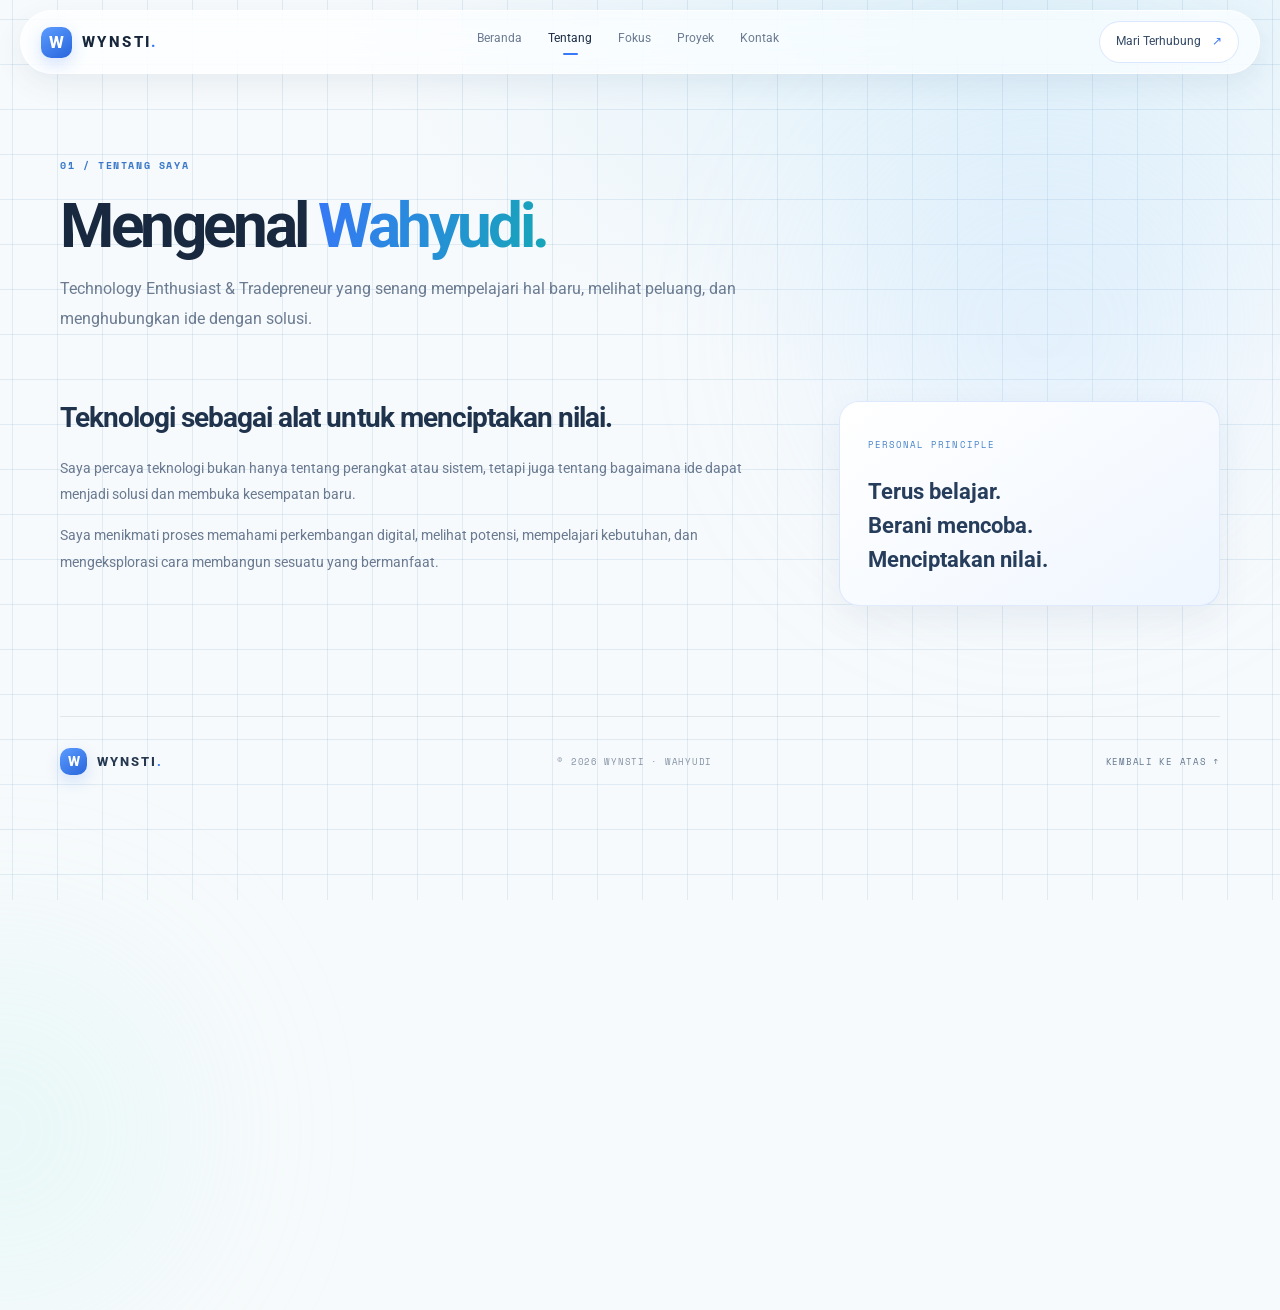
==== about.html @ c2073af4 "Add about page" ====
<!doctype html>
<html lang="id"><head><meta charset="utf-8"><meta name="viewport" content="width=device-width, initial-scale=1"><meta name="theme-color" content="#f7f9fc"><meta name="description" content="Profil singkat Wahyudi dan pandangan tentang teknologi serta kewirausahaan."><title>Tentang Saya | Wynsti</title><link rel="preconnect" href="https://fonts.googleapis.com"><link rel="preconnect" href="https://fonts.gstatic.com" crossorigin><link href="https://fonts.googleapis.com/css2?family=Roboto:wght@400;500;600;700;800&family=Space+Mono:wght@400;700&display=swap" rel="stylesheet"><link rel="stylesheet" href="styles.css"><script src="script.js" defer></script></head><body id="top"><div class="ambient ambient-one" aria-hidden="true"></div><div class="ambient ambient-two" aria-hidden="true"></div><header class="site-header">
  <a class="brand" href="index.html" aria-label="Wynsti beranda"><span class="brand-mark">W</span><span>WYNSTI<span class="brand-dot">.</span></span></a>
  <button class="menu-toggle" type="button" aria-label="Buka navigasi" aria-expanded="false"><span></span><span></span></button>
  <nav class="main-nav" aria-label="Navigasi utama">
    <a class="nav-link" href="index.html">Beranda</a><a class="nav-link" href="about.html">Tentang</a><a class="nav-link" href="focus.html">Fokus</a><a class="nav-link" href="projects.html">Proyek</a><a class="nav-link" href="contact.html">Kontak</a>
  </nav>
  <a class="header-cta" href="contact.html">Mari Terhubung <span aria-hidden="true">↗</span></a>
</header><main>
<section class="page-hero section-shell"><div class="eyebrow">01 / TENTANG SAYA</div><h1>Mengenal <span class="gradient-text">Wahyudi.</span></h1><p>Technology Enthusiast &amp; Tradepreneur yang senang mempelajari hal baru, melihat peluang, dan menghubungkan ide dengan solusi.</p></section>
<section class="page-layout section-shell"><div class="page-main"><h2>Teknologi sebagai alat untuk menciptakan nilai.</h2><p>Saya percaya teknologi bukan hanya tentang perangkat atau sistem, tetapi juga tentang bagaimana ide dapat menjadi solusi dan membuka kesempatan baru.</p><p>Saya menikmati proses memahami perkembangan digital, melihat potensi, mempelajari kebutuhan, dan mengeksplorasi cara membangun sesuatu yang bermanfaat.</p></div><aside class="page-aside"><span class="aside-label">PERSONAL PRINCIPLE</span><strong>Terus belajar.<br>Berani mencoba.<br>Menciptakan nilai.</strong></aside></section>
</main><footer class="site-footer section-shell"><a class="brand" href="index.html"><span class="brand-mark">W</span><span>WYNSTI<span class="brand-dot">.</span></span></a><span>© <span id="year"></span> WYNSTI · WAHYUDI</span><a href="#top" class="back-top">KEMBALI KE ATAS ↑</a></footer></body></html>
---- styles.css ----
:root{--bg:#10131b;--bg-soft:#151a24;--panel:#1a202c;--panel-hi:#202837;--text:#f4f6f8;--muted:#9ba6b7;--line:rgba(190,205,225,.13);--accent:#eb5757;--cyan:#79d8e8;--radius:22px;--shadow:12px 12px 30px rgba(0,0,0,.28),-8px -8px 26px rgba(255,255,255,.025);font-family:Roboto,Arial,sans-serif;color-scheme:dark}
*{box-sizing:border-box}html{scroll-behavior:smooth;scroll-padding-top:90px}body{margin:0;background:var(--bg);color:var(--text);font-family:Roboto,Arial,sans-serif;overflow-x:hidden;line-height:1.65}a{color:inherit;text-decoration:none}button{font:inherit}.ambient{position:absolute;pointer-events:none;filter:blur(90px);opacity:.13;border-radius:50%;z-index:-1}.ambient-one{width:420px;height:420px;background:#eb5757;top:120px;right:2%}.ambient-two{width:360px;height:360px;background:#397e9d;top:950px;left:-180px}.section-shell{width:min(1160px,calc(100% - 64px));margin-inline:auto}.site-header{height:82px;width:min(1280px,calc(100% - 64px));margin:auto;display:flex;align-items:center;justify-content:space-between;border-bottom:1px solid var(--line);position:relative;z-index:20}.brand{display:inline-flex;align-items:center;gap:10px;font-size:15px;font-weight:800;letter-spacing:.16em}.brand-mark{width:31px;height:31px;border-radius:10px;display:grid;place-items:center;background:linear-gradient(145deg,#f16b6b,#a93442);box-shadow:4px 4px 12px #080a10,-2px -2px 9px #30313b;font-size:17px;letter-spacing:0}.brand-dot{color:var(--accent)}.main-nav{display:flex;gap:34px}.nav-link{font-size:12px;color:var(--muted);transition:color .2s}.nav-link:hover,.nav-link.active{color:var(--text)}.nav-link.active:after{content:"";display:block;height:2px;width:15px;background:var(--accent);margin:5px auto 0;border-radius:4px}.header-cta{font-size:12px;border:1px solid var(--line);border-radius:30px;padding:10px 16px;color:#e7ebf2}.header-cta span{color:var(--accent);margin-left:8px}.menu-toggle{display:none}
.hero{min-height:660px;padding:100px 0 95px;display:grid;grid-template-columns:1.05fr .95fr;align-items:center;gap:55px}.eyebrow{font:700 10px/1.4 "Space Mono",monospace;letter-spacing:.16em;color:var(--cyan);display:flex;align-items:center;gap:10px}.status-dot,.live-indicator i{width:7px;height:7px;border-radius:50%;background:#68d5a0;box-shadow:0 0 12px #68d5a0}.hero-kicker{margin:28px 0 4px;color:#c2cad6;font-size:18px}.hero h1{font-size:clamp(42px,5.3vw,68px);letter-spacing:-.055em;line-height:1.08;margin:0;font-weight:800}.gradient-text{background:linear-gradient(100deg,#ff8580 0%,#eb5757 52%,#e9a18b 100%);-webkit-background-clip:text;background-clip:text;color:transparent}.hero-description{max-width:520px;color:var(--muted);font-size:15px;line-height:1.9;margin:25px 0 29px}.hero-actions{display:flex;align-items:center;gap:14px;flex-wrap:wrap}.button{display:inline-flex;align-items:center;justify-content:center;gap:22px;padding:13px 19px;border-radius:13px;font-size:12px;font-weight:700;transition:transform .2s,box-shadow .2s,background .2s}.button:hover{transform:translateY(-3px)}.button-primary{background:linear-gradient(135deg,#f16d69,#d9434b);color:white;box-shadow:7px 7px 18px rgba(0,0,0,.28),-3px -3px 12px rgba(255,255,255,.04)}.button-primary:hover{box-shadow:0 10px 28px rgba(235,87,87,.22)}.button-quiet{color:#c4ccd8}.button-quiet span,.button-outline span{color:var(--accent)}.hero-meta{display:flex;align-items:center;gap:12px;margin-top:55px;color:#687487;font:10px "Space Mono",monospace;letter-spacing:.12em}.meta-line{width:32px;height:1px;background:var(--accent)}
.hero-visual{height:440px;position:relative;display:grid;place-items:center}.portrait-card{width:min(330px,75%);height:390px;padding:15px;border:1px solid rgba(199,215,235,.17);border-radius:22px;background:linear-gradient(145deg,rgba(37,47,63,.95),rgba(20,25,35,.96));box-shadow:20px 20px 45px rgba(0,0,0,.38),-8px -8px 28px rgba(255,255,255,.025);position:relative;z-index:2;transform:rotate(2deg)}.portrait-top,.portrait-caption{display:flex;justify-content:space-between;align-items:center}.portrait-top{font:9px "Space Mono",monospace;color:#8794a7;letter-spacing:.1em;padding:1px 2px 12px}.live-indicator{color:#72d5a7;font-size:8px}.portrait-frame{height:290px;border-radius:14px;overflow:hidden;background:radial-gradient(circle at 50% 32%,#52677b,#273447 43%,#171e2a 80%);position:relative;display:grid;place-items:center}.portrait-frame img{width:100%;height:100%;object-fit:cover;object-position:center}.portrait-fallback{width:100%;height:100%;display:flex;align-items:center;justify-content:center;flex-direction:column;background:radial-gradient(circle at 50% 30%,#435b70,#1a2432 70%)}.portrait-fallback>span{font-size:110px;font-weight:800;color:rgba(240,246,255,.8);text-shadow:0 10px 30px rgba(0,0,0,.4)}.portrait-fallback small{font:9px "Space Mono",monospace;letter-spacing:.15em;color:#c4d3e1}.portrait-fallback .upload-note{margin-top:8px;color:#92a1b2;font-size:7px;letter-spacing:0}.portrait-caption{padding:13px 3px 0}.portrait-caption div{display:flex;flex-direction:column}.portrait-caption strong{font-size:14px}.portrait-caption div span{font-size:9px;color:#9ba7b7}.portrait-index{font:10px "Space Mono",monospace;color:var(--accent)}.orbit{position:absolute;border:1px solid rgba(121,216,232,.17);border-radius:50%;transform:rotate(-25deg)}.orbit-a{width:430px;height:250px}.orbit-b{width:490px;height:310px;transform:rotate(38deg);border-color:rgba(235,87,87,.14)}.float-chip{position:absolute;z-index:3;display:flex;align-items:center;gap:10px;padding:11px 15px;background:linear-gradient(145deg,#252f3f,#171e29);border:1px solid var(--line);border-radius:13px;box-shadow:var(--shadow)}.chip-tech{top:55px;left:-5px}.chip-trade{right:-5px;bottom:60px}.chip-icon{width:30px;height:30px;border-radius:9px;display:grid;place-items:center;background:#303d50;color:var(--cyan);font-size:18px}.float-chip span:last-child{display:flex;flex-direction:column}.float-chip small{font:8px "Space Mono",monospace;color:#8290a2}.float-chip b{font-size:11px}.visual-coordinate{position:absolute;right:0;bottom:5px;color:#677386;font:8px "Space Mono",monospace;letter-spacing:.12em}
.ticker{overflow:hidden;border-block:1px solid var(--line);background:rgba(255,255,255,.015);padding:16px 0}.ticker-track{display:flex;align-items:center;justify-content:space-around;gap:35px;min-width:900px;color:#a9b3c1;font:10px "Space Mono",monospace;letter-spacing:.16em}.ticker i{font-style:normal;color:var(--accent);font-size:15px}
.content-section{padding-top:125px;padding-bottom:35px;display:grid;grid-template-columns:.85fr 1.15fr;gap:80px}.section-heading h2{font-size:clamp(32px,4vw,46px);line-height:1.18;letter-spacing:-.045em;margin:22px 0;font-weight:700}.muted-heading{color:#7f8a9c}.about-content{padding-top:31px;max-width:590px}.about-content p{color:var(--muted);font-size:14px;line-height:1.9}.about-content .lead{font-size:19px;color:#e2e7ee;line-height:1.65;margin-top:0}.about-note{margin-top:30px;padding:17px 19px;border:1px solid var(--line);border-left:2px solid var(--accent);border-radius:0 12px 12px 0;color:#c5cfdb;font-size:12px;display:flex;gap:13px;align-items:center;background:rgba(255,255,255,.018)}.note-symbol{font-size:21px;color:var(--accent)}
.focus-section{display:block;padding-top:115px}.focus-section .section-heading{max-width:700px}.focus-grid{display:grid;grid-template-columns:1.18fr 1fr 1fr;gap:17px;margin-top:40px}.focus-card{min-height:290px;position:relative;overflow:hidden;padding:24px;border:1px solid var(--line);border-radius:19px;background:linear-gradient(145deg,#202938,#171d28);box-shadow:var(--shadow);display:flex;flex-direction:column;justify-content:space-between;transition:transform .25s,border-color .25s}.focus-card:hover{transform:translateY(-5px);border-color:rgba(235,87,87,.4)}.focus-card-main{background:linear-gradient(145deg,#263749,#192330)}.card-top{display:flex;justify-content:space-between;align-items:center}.card-number{font:10px "Space Mono",monospace;color:#8290a2}.card-icon{width:42px;height:42px;border:1px solid rgba(121,216,232,.23);border-radius:13px;display:grid;place-items:center;color:var(--cyan);font-size:22px;background:rgba(121,216,232,.05)}.focus-card h3{font-size:21px;margin:0 0 9px}.focus-card p{font-size:12px;color:var(--muted);line-height:1.8;margin:0 0 17px;max-width:290px}.text-link{font-size:11px;font-weight:700;color:#e1e7ef}.text-link span{color:var(--accent);margin-left:8px}.card-watermark{position:absolute;right:13px;bottom:-14px;font-size:47px;font-weight:800;letter-spacing:-.06em;color:rgba(255,255,255,.025);pointer-events:none}
.quote-section{margin-top:120px;margin-bottom:35px;padding:55px 8%;border-block:1px solid var(--line);position:relative}.quote-mark{font:100px Georgia,serif;line-height:.8;color:var(--accent);opacity:.8}.quote-section blockquote{font-size:clamp(25px,3.5vw,40px);font-weight:600;line-height:1.35;letter-spacing:-.035em;max-width:780px;margin:10px 0 30px}.quote-section blockquote span{color:var(--accent)}.quote-footer{display:flex;align-items:center;gap:15px;color:#7d899a;font:9px "Space Mono",monospace;letter-spacing:.15em}.quote-line{height:1px;width:60px;background:var(--accent)}
.projects-section{padding-top:100px}.project-panel{grid-column:1/-1;margin-top:5px;display:grid;grid-template-columns:1fr 1fr;min-height:340px;border:1px solid var(--line);border-radius:22px;overflow:hidden;background:linear-gradient(120deg,#1c2634,#171d28);box-shadow:var(--shadow)}.project-graphic{position:relative;min-height:340px;overflow:hidden;background:radial-gradient(circle at 50% 50%,rgba(58,105,128,.28),transparent 55%),#141c28;display:grid;place-items:center}.graphic-grid{position:absolute;inset:0;background-image:linear-gradient(rgba(121,216,232,.07) 1px,transparent 1px),linear-gradient(90deg,rgba(121,216,232,.07) 1px,transparent 1px);background-size:28px 28px;mask-image:linear-gradient(90deg,transparent,#000 30%,#000 70%,transparent)}.graphic-core{width:105px;height:105px;border-radius:28px;display:grid;place-items:center;background:linear-gradient(145deg,#ed7772,#a73544);box-shadow:12px 12px 28px rgba(0,0,0,.35),-4px -4px 16px rgba(255,255,255,.06);z-index:2;font-size:54px;font-weight:800}.graphic-ring{position:absolute;border:1px solid rgba(121,216,232,.35);border-radius:50%;width:220px;height:220px}.ring-two{width:300px;height:300px;border-color:rgba(235,87,87,.3)}.graphic-label{position:absolute;font:8px "Space Mono",monospace;color:#90a1b3;letter-spacing:.15em}.label-top{top:25px;left:25px}.label-bottom{bottom:25px;right:25px}.project-copy{padding:48px;align-self:center}.project-status{font:9px "Space Mono",monospace;color:#72d5a7;letter-spacing:.1em}.project-status i{display:inline-block;width:6px;height:6px;border-radius:50%;background:#72d5a7;margin-right:7px}.project-copy h3{font-size:26px;line-height:1.3;letter-spacing:-.03em;margin:20px 0 13px}.project-copy p{font-size:12px;color:var(--muted);line-height:1.9;margin-bottom:24px}.button-outline{border:1px solid rgba(190,205,225,.22);color:#e4eaf2}
.contact-section{padding-top:125px;padding-bottom:90px}.contact-panel{position:relative;overflow:hidden;padding:55px 60px;border:1px solid rgba(235,87,87,.25);border-radius:22px;background:radial-gradient(circle at 90% 20%,rgba(235,87,87,.16),transparent 35%),linear-gradient(130deg,#222b39,#171d28);display:flex;align-items:center;justify-content:space-between;gap:30px;box-shadow:var(--shadow)}.contact-panel h2{font-size:clamp(34px,4vw,48px);line-height:1.15;letter-spacing:-.04em;margin:20px 0 12px}.contact-panel p{color:var(--muted);font-size:13px;max-width:460px}.contact-button{white-space:nowrap;z-index:1}.contact-decoration{position:absolute;right:20%;bottom:-38px;font-size:76px;line-height:.85;font-weight:800;letter-spacing:-.08em;color:rgba(255,255,255,.025);pointer-events:none}
.site-footer{height:90px;border-top:1px solid var(--line);display:flex;align-items:center;justify-content:space-between;color:#778396;font:9px "Space Mono",monospace;letter-spacing:.08em}.site-footer .brand{color:var(--text);font:800 13px Roboto,sans-serif}.site-footer .brand-mark{width:27px;height:27px;font-size:14px}.back-top{color:#b8c2cf}.back-top:hover{color:var(--accent)}
@media(max-width:900px){.main-nav{gap:18px}.hero{gap:20px}.hero h1{font-size:52px}.float-chip{transform:scale(.9)}.chip-tech{left:-12px}.chip-trade{right:-15px}.content-section{gap:40px}.focus-grid{grid-template-columns:1fr 1fr}.focus-card-main{grid-column:1/-1;min-height:245px}.contact-panel{padding:45px 38px}}
@media(max-width:680px){.section-shell,.site-header{width:calc(100% - 40px)}.site-header{height:70px}.header-cta{display:none}.menu-toggle{display:flex;width:40px;height:40px;border:1px solid var(--line);border-radius:11px;background:var(--panel);align-items:center;justify-content:center;flex-direction:column;gap:5px}.menu-toggle span{width:16px;height:1px;background:#e9edf3}.main-nav{display:none;position:absolute;top:62px;left:0;right:0;padding:18px;background:#1a202c;border:1px solid var(--line);border-radius:15px;box-shadow:var(--shadow);flex-direction:column;gap:17px}.main-nav.open{display:flex}.nav-link.active:after{display:none}.hero{padding:70px 0 65px;grid-template-columns:1fr;gap:25px}.hero-copy{order:1}.hero-visual{order:2;height:410px;margin-top:5px}.hero h1{font-size:clamp(39px,11vw,55px)}.hero-kicker{font-size:16px;margin-top:22px}.hero-description{font-size:13px}.hero-meta{margin-top:35px}.portrait-card{height:365px;width:275px}.portrait-frame{height:265px}.orbit-a{width:340px;height:220px}.orbit-b{width:370px;height:270px}.chip-tech{left:0;top:43px}.chip-trade{right:0;bottom:50px}.float-chip{padding:9px 11px}.visual-coordinate{right:4px}.ticker-track{justify-content:flex-start;gap:26px}.content-section{padding-top:85px;grid-template-columns:1fr;gap:18px}.about-content{padding-top:0}.about-content .lead{font-size:17px}.focus-section{padding-top:85px}.focus-grid{grid-template-columns:1fr}.focus-card,.focus-card-main{grid-column:auto;min-height:235px}.quote-section{margin-top:80px;padding:40px 10px}.quote-section blockquote{font-size:27px}.projects-section{padding-top:80px}.project-panel{grid-template-columns:1fr}.project-graphic{min-height:260px}.project-copy{padding:30px 25px}.project-copy h3{font-size:23px}.contact-section{padding-top:85px;padding-bottom:60px}.contact-panel{padding:35px 25px;align-items:flex-start;flex-direction:column}.contact-panel h2{font-size:37px}.contact-decoration{right:5%;font-size:60px}.site-footer{height:auto;min-height:100px;gap:15px;flex-wrap:wrap;padding:20px 0}.site-footer>span{order:3;width:100%}}
@media(prefers-reduced-motion:reduce){html{scroll-behavior:auto}*,*::before,*::after{animation-duration:.01ms!important;animation-iteration-count:1!important;transition-duration:.01ms!important}}

/* Bright, clean portfolio refresh */
:root{--bg:#f7f9fc;--bg-soft:#eef3f8;--panel:#fff;--panel-hi:#f1f5fa;--text:#172337;--muted:#66758a;--line:rgba(31,55,83,.12);--accent:#3978f6;--cyan:#16a6b8;--shadow:0 18px 48px rgba(36,64,100,.10),0 3px 10px rgba(36,64,100,.05);color-scheme:light}
body{background:var(--bg);color:var(--text)}
.ambient{filter:blur(100px);opacity:.22}.ambient-one{background:#a9d5ff}.ambient-two{background:#b4f0e7}
.site-header{border-bottom-color:var(--line);background:rgba(247,249,252,.82);backdrop-filter:blur(18px)}
.brand-mark{background:linear-gradient(145deg,#5b9cff,#2865dc);box-shadow:0 7px 16px rgba(57,120,246,.22);color:white}
.brand-dot{color:var(--accent)}.nav-link{color:#718096}.nav-link:hover,.nav-link.active{color:#1c2b41}.nav-link.active:after{background:var(--accent)}
.header-cta{border-color:rgba(57,120,246,.22);color:#28415f;background:#fff}.header-cta span{color:var(--accent)}
.eyebrow{color:#3978c8}.hero-kicker{color:#53657d}.hero h1{color:#15243a}.gradient-text{background:linear-gradient(100deg,#3678f6,#16a6b8 85%);-webkit-background-clip:text;background-clip:text;color:transparent}
.hero-description,.about-content p,.focus-card p,.project-copy p,.contact-panel p{color:#66758a}
.button-primary{background:linear-gradient(135deg,#4d8cff,#2868e8);color:#fff;box-shadow:0 9px 22px rgba(57,120,246,.22)}.button-primary:hover{box-shadow:0 12px 28px rgba(57,120,246,.28)}
.button-quiet{color:#52657e}.button-quiet span,.button-outline span{color:#3978f6}
.hero-meta{color:#8290a3}.meta-line{background:var(--accent)}
.portrait-card{border:1px solid rgba(255,255,255,.9);background:#fff;box-shadow:0 24px 55px rgba(43,72,112,.16),0 4px 14px rgba(43,72,112,.07)}
.portrait-top{color:#8392a6}.live-indicator{color:#199b72}.portrait-frame{background:linear-gradient(145deg,#e7f1ff,#d5e5f8)}
.portrait-fallback{background:radial-gradient(circle at 50% 30%,#c5dcf8,#e9f2fc 72%)}.portrait-fallback>span{color:#4c77ad;text-shadow:none}.portrait-fallback small{color:#54718f}.portrait-fallback .upload-note{color:#71869e}
.portrait-caption strong{color:#192a40}.portrait-caption div span{color:#718096}.portrait-index{color:var(--accent)}
.orbit{border-color:rgba(57,120,246,.18)}.orbit-b{border-color:rgba(22,166,184,.19)}
.float-chip{background:rgba(255,255,255,.94);border:1px solid rgba(255,255,255,.9);box-shadow:0 15px 35px rgba(42,71,110,.13);backdrop-filter:blur(12px)}
.chip-icon{background:#eaf2ff;color:#3978f6}.float-chip small{color:#8190a3}.float-chip b{color:#263a54}.visual-coordinate{color:#8290a3}
.ticker{border-color:var(--line);background:#fff}.ticker-track{color:#73839a}.ticker i{color:#3978f6}
.section-heading h2{color:#1b2b42}.muted-heading{color:#8b9aaf}
.about-content .lead{color:#2b3d55}.about-note{border-color:var(--line);border-left-color:#3978f6;color:#53657d;background:#fff;box-shadow:0 8px 24px rgba(38,66,105,.05)}.note-symbol{color:#3978f6}
.focus-card,.focus-card-main{background:linear-gradient(150deg,#fff,#f2f6fb);border-color:rgba(54,91,137,.12);box-shadow:0 14px 36px rgba(38,66,105,.07)}.focus-card:hover{border-color:rgba(57,120,246,.4);box-shadow:0 20px 42px rgba(38,88,165,.12)}
.card-number{color:#91a0b3}.card-icon{border-color:rgba(57,120,246,.18);color:#3978f6;background:#edf4ff}.focus-card h3{color:#1c2d44}.text-link{color:#3d5878}.text-link span{color:#3978f6}.card-watermark{color:rgba(47,91,151,.055)}
.quote-section{border-color:var(--line)}.quote-mark{color:#3978f6}.quote-section blockquote{color:#1e3048}.quote-section blockquote span{color:#3978f6}.quote-footer{color:#8391a4}.quote-line{background:#3978f6}
.projects-section{padding-bottom:35px}.portfolio-intro{grid-column:1/-1;display:flex;align-items:end;justify-content:space-between;gap:25px;margin:0 0 4px}.portfolio-intro p{max-width:540px;color:#68788e;font-size:14px;line-height:1.8;margin:0}.portfolio-count{white-space:nowrap;color:#8a99ad;font:9px "Space Mono",monospace;letter-spacing:.12em}.portfolio-count b{color:#3978f6;margin-left:9px}
.portfolio-grid{grid-column:1/-1;display:grid;grid-template-columns:repeat(3,minmax(0,1fr));gap:22px;margin-top:22px;align-items:stretch}
.portfolio-card{min-width:0;overflow:visible;border:1px solid rgba(39,75,124,.1);border-radius:22px;background:#fff;box-shadow:0 12px 34px rgba(34,64,105,.07);transition:transform .3s ease,box-shadow .3s ease,border-color .3s ease}
.portfolio-card:hover{transform:translateY(-10px);box-shadow:0 26px 55px rgba(34,75,130,.15);border-color:rgba(57,120,246,.24)}
.portfolio-visual{height:220px;border-radius:21px 21px 0 0;position:relative;overflow:hidden;display:grid;place-items:center}
.visual-web{background:linear-gradient(135deg,#e8f2ff,#dcecff 55%,#e8f8f7)}
.floating-window{position:absolute;border:1px solid rgba(255,255,255,.9);border-radius:12px;box-shadow:0 17px 35px rgba(52,93,151,.17)}
.window-back{width:185px;height:112px;background:rgba(255,255,255,.55);transform:translate(27px,-19px) rotate(8deg);padding:15px}
.window-back span{display:inline-block;width:5px;height:5px;border-radius:50%;background:#9ebce7;margin-right:4px}
.window-back i{display:block;margin-top:17px;width:80%;height:8px;border-radius:9px;background:#c6d9f3;box-shadow:0 15px 0 #d9e6f7}
.window-front{width:218px;height:135px;background:#fff;transform:translate(-8px,15px) rotate(-5deg);padding:12px}
.window-bar{display:flex;justify-content:space-between;font:7px "Space Mono",monospace;color:#55708f;border-bottom:1px solid #edf1f7;padding-bottom:8px}
.window-content{height:78px;display:flex;align-items:center;justify-content:space-between;padding:8px 9px}
.window-copy{width:55%}.window-copy i{display:block;height:6px;border-radius:8px;background:#dbe7f7;margin:7px 0}.window-copy i:first-child{width:90%;height:9px;background:#80aef3}.window-copy i:nth-child(2){width:75%}.window-copy i:nth-child(3){width:58%}
.window-orb{width:49px;height:49px;border-radius:16px;background:linear-gradient(145deg,#76a9ff,#56d0d0);box-shadow:0 8px 17px rgba(74,150,220,.25)}
.window-footer{display:flex;gap:7px}.window-footer span{height:4px;width:35px;border-radius:5px;background:#e5edf8}
.visual-sticker{position:absolute;z-index:3;padding:9px 12px;border:1px solid rgba(255,255,255,.8);border-radius:10px;background:rgba(255,255,255,.82);box-shadow:0 8px 20px rgba(43,76,120,.1);color:#4772aa;font:700 8px/1.45 "Space Mono",monospace;letter-spacing:.08em;backdrop-filter:blur(8px)}
.sticker-web{right:17px;top:20px;transform:rotate(7deg)}
.visual-ai{background:radial-gradient(circle at 50% 48%,#e1f7f7,#e6f0ff 58%,#edf3ff)}
.ai-orbit{position:absolute;border:1px solid rgba(43,158,183,.3);border-radius:50%;width:170px;height:170px;transform:rotate(-30deg)}
.orbit-two{width:225px;height:115px;border-color:rgba(57,120,246,.25);transform:rotate(35deg)}
.ai-core{width:78px;height:78px;border-radius:25px;display:grid;place-items:center;background:linear-gradient(145deg,#3d8cf7,#23b9b8);color:#fff;font-size:25px;font-weight:800;box-shadow:0 15px 28px rgba(44,135,199,.25);z-index:2}
.ai-node{position:absolute;width:34px;height:34px;border-radius:12px;background:#fff;display:grid;place-items:center;color:#3978f6;box-shadow:0 9px 22px rgba(42,86,143,.13);font-size:17px}
.node-one{top:34px;left:27%}.node-two{right:22%;top:54px}.node-three{bottom:31px;left:29%}.sticker-ai{right:15px;bottom:17px;color:#168e9c}
.visual-trade{background:linear-gradient(135deg,#e9f8f3,#e5f0ff)}
.trade-card{position:absolute;border-radius:14px;box-shadow:0 16px 32px rgba(44,87,130,.15)}
.trade-back{width:170px;height:112px;right:48px;top:38px;padding:15px;background:linear-gradient(140deg,#b7e9dc,#8acfc7);color:#267c77;transform:rotate(9deg)}
.trade-back span{font:8px "Space Mono",monospace;letter-spacing:.1em}.trade-back b{position:absolute;right:15px;bottom:9px;font-size:32px}
.trade-front{width:210px;height:128px;left:calc(50% - 105px);top:73px;padding:15px;background:rgba(255,255,255,.94);transform:rotate(-5deg);border:1px solid #fff}
.trade-front small{display:block;color:#8495a9;font:7px "Space Mono",monospace;letter-spacing:.1em}.trade-front strong{display:flex;gap:9px;align-items:center;margin-top:11px;color:#2d4666;font-size:17px;letter-spacing:-.04em}.trade-front strong span{color:#25a9a3}.trade-front i{display:block;width:70%;height:5px;border-radius:6px;background:#e3edf5;margin-top:8px}
.trade-bars{display:flex;align-items:end;gap:5px;height:25px;margin-top:6px}.trade-bars b{width:12px;border-radius:3px 3px 0 0;background:linear-gradient(#56c7b7,#8dd9cb)}.trade-bars b:nth-child(1){height:9px}.trade-bars b:nth-child(2){height:15px}.trade-bars b:nth-child(3){height:12px}.trade-bars b:nth-child(4){height:20px}.trade-bars b:nth-child(5){height:25px}
.sticker-trade{left:15px;top:18px;color:#218c82}
.portfolio-card-body{padding:22px 22px 24px}
.portfolio-card-meta{display:flex;align-items:center;justify-content:space-between;gap:8px;color:#8b9aae;font:8px "Space Mono",monospace;letter-spacing:.07em}
.portfolio-tag{color:#3e80c8;background:#edf5ff;border-radius:30px;padding:6px 8px;font-size:7px}
.portfolio-card h3{font-size:19px;line-height:1.3;letter-spacing:-.025em;color:#20334d;margin:17px 0 9px}
.portfolio-card p{min-height:83px;color:#718096;font-size:12px;line-height:1.8;margin:0 0 17px}
.portfolio-link{display:inline-flex;align-items:center;gap:12px;color:#3978c8;font-size:11px;font-weight:700}.portfolio-link span{transition:transform .2s}.portfolio-link:hover span{transform:translate(3px,-3px)}
.portfolio-footnote{grid-column:1/-1;display:flex;align-items:center;gap:10px;color:#8291a5;font-size:11px;margin-top:5px}.footnote-dot{width:7px;height:7px;border-radius:50%;background:#24b59d;box-shadow:0 0 0 4px rgba(36,181,157,.12)}
.contact-panel{border-color:rgba(57,120,246,.17);background:radial-gradient(circle at 90% 20%,rgba(70,151,255,.13),transparent 35%),linear-gradient(130deg,#fff,#edf4ff);box-shadow:0 18px 45px rgba(36,76,135,.09)}
.contact-panel h2{color:#1c2d44}.contact-decoration{color:rgba(57,120,246,.06)}
.site-footer{border-color:var(--line);color:#8795a8}.site-footer .brand{color:#20334d}.back-top{color:#647890}.back-top:hover{color:#3978f6}
.menu-toggle{border-color:var(--line);background:#fff}.menu-toggle span{background:#263c59}
@media(max-width:900px){.portfolio-grid{grid-template-columns:1fr 1fr}.portfolio-card:last-child{grid-column:1/-1}.portfolio-card:last-child .portfolio-visual{height:230px}}
@media(max-width:680px){.main-nav{background:rgba(255,255,255,.98);border-color:var(--line);box-shadow:0 18px 40px rgba(35,65,105,.13)}.portfolio-intro{align-items:flex-start;flex-direction:column;gap:12px}.portfolio-grid{grid-template-columns:1fr;gap:18px}.portfolio-card:last-child{grid-column:auto}.portfolio-card:last-child .portfolio-visual{height:220px}.portfolio-card p{min-height:0}.portfolio-visual{height:210px}.portfolio-card-body{padding:20px}.contact-panel{background:radial-gradient(circle at 90% 20%,rgba(70,151,255,.13),transparent 35%),linear-gradient(130deg,#fff,#edf4ff)}}
@media(prefers-reduced-motion:reduce){.portfolio-card{transition:none}}

/* Homepage portrait: preserve the complete uploaded 3:4 photo */
.hero-visual{height:530px}
.portrait-card{height:500px;width:min(330px,78%);transform:rotate(1deg)}
.portrait-frame{height:400px;background:#eaf1f8}
.portrait-frame img{width:100%;height:100%;object-fit:cover;object-position:center center}
.portrait-fallback{min-height:100%}
@media(max-width:680px){
  .hero-visual{height:475px}
  .portrait-card{width:275px;height:430px}
  .portrait-frame{height:330px}
}

/* Keep the fallback monogram hidden whenever the real profile photo loads */
.portrait-fallback[hidden]{display:none!important}

/* Subtle technical grid background inspired by the supplied reference */
body{
  background-color:#f7fafc;
  background-image:
    linear-gradient(to right, rgba(91,145,190,.15) 1px, transparent 1px),
    linear-gradient(to bottom, rgba(91,145,190,.15) 1px, transparent 1px),
    radial-gradient(ellipse at 78% 0%, rgba(191,228,247,.42), transparent 46%);
  background-size:45px 45px,45px 45px,100% 620px;
  background-position:12px 19px,12px 19px,top right;
  background-repeat:repeat,repeat,no-repeat;
  background-attachment:fixed;
}
.site-header{background:rgba(247,250,252,.88)}
.ticker{background:rgba(255,255,255,.92)}
@media(max-width:680px){
  body{background-size:38px 38px,38px 38px,100% 520px;background-position:10px 12px,10px 12px,top right}
}

/* Glass navigation: transparent over the home hero, frosted on scroll */
.site-header{
  position:sticky;
  top:0;
  z-index:50;
  background:rgba(255,255,255,.58);
  border:1px solid rgba(255,255,255,.72);
  box-shadow:0 8px 28px rgba(46,87,128,.07);
  backdrop-filter:blur(18px) saturate(155%);
  -webkit-backdrop-filter:blur(18px) saturate(155%);
  transition:background .25s ease,box-shadow .25s ease,border-color .25s ease;
}
.site-header.at-home{
  background:transparent;
  border-color:transparent;
  box-shadow:none;
  backdrop-filter:none;
  -webkit-backdrop-filter:none;
}
.site-header.at-home .main-nav{background:transparent}
.site-header.at-home .header-cta{background:rgba(255,255,255,.55);backdrop-filter:blur(12px);-webkit-backdrop-filter:blur(12px)}
@media(max-width:680px){
  .site-header{background:rgba(255,255,255,.7)}
  .site-header.at-home{background:transparent;box-shadow:none;border-color:transparent}
  .site-header.at-home .main-nav{background:rgba(255,255,255,.9);backdrop-filter:blur(18px);-webkit-backdrop-filter:blur(18px)}
}

/* Smooth card motion and scroll reveal */
html{scroll-behavior:smooth}
.portrait-card,.focus-card,.portfolio-card,.contact-panel,.float-chip{
  will-change:transform;
  transition:
    transform .65s cubic-bezier(.22,1,.36,1),
    box-shadow .65s cubic-bezier(.22,1,.36,1),
    border-color .45s ease,
    opacity .55s ease;
}
.focus-card:hover{transform:translateY(-8px)}
.portfolio-card:hover{transform:translateY(-9px) scale(1.012)}
.portrait-card:hover{transform:translateY(-5px) rotate(0deg);box-shadow:0 30px 65px rgba(43,72,112,.19)}
.float-chip{animation:chip-drift 6s ease-in-out infinite}
.chip-trade{animation-delay:-3s}
@keyframes chip-drift{0%,100%{translate:0 0}50%{translate:0 -7px}}
.motion-ready .portrait-card,
.motion-ready .focus-card,
.motion-ready .portfolio-card,
.motion-ready .contact-panel{
  opacity:0;
  transform:translateY(24px);
}
.motion-ready .portrait-card.is-visible,
.motion-ready .focus-card.is-visible,
.motion-ready .portfolio-card.is-visible,
.motion-ready .contact-panel.is-visible{
  opacity:1;
  transform:translateY(0);
}
.motion-ready .portfolio-card:hover.is-visible{transform:translateY(-9px) scale(1.012)}
.motion-ready .focus-card:hover.is-visible{transform:translateY(-8px)}
@media(prefers-reduced-motion:reduce){
  html{scroll-behavior:auto}
  .float-chip{animation:none}
  .motion-ready .portrait-card,.motion-ready .focus-card,.motion-ready .portfolio-card,.motion-ready .contact-panel{opacity:1;transform:none}
}

/* Continuous, clearly visible floating motion for every major card */
@keyframes card-float-loop{
  0%,100%{translate:0 0;rotate:0deg}
  25%{translate:0 -8px;rotate:-.35deg}
  50%{translate:0 -16px;rotate:.45deg}
  75%{translate:0 -7px;rotate:-.2deg}
}
.portrait-card,
.focus-card,
.portfolio-card,
.contact-panel{
  animation:card-float-loop 4.8s ease-in-out infinite;
}
.focus-card:nth-child(2),
.portfolio-card:nth-child(2){animation-delay:-1.6s}
.focus-card:nth-child(3),
.portfolio-card:nth-child(3){animation-delay:-3.2s}
.focus-card:nth-child(4){animation-delay:-2.4s}
.portfolio-card:hover,
.focus-card:hover,
.portrait-card:hover,
.contact-panel:hover{
  animation-play-state:paused;
  translate:0 -18px;
}
.float-chip{animation:chip-drift 3.8s ease-in-out infinite}
.chip-trade{animation-delay:-1.9s}
@media(prefers-reduced-motion:reduce){
  .portrait-card,.focus-card,.portfolio-card,.contact-panel,.float-chip{animation:none!important;translate:none!important;rotate:none!important}
}

/* Rounded floating glass navbar */
.site-header{
  width:min(1240px,calc(100% - 48px));
  margin:14px auto 0;
  border-radius:22px;
  overflow:visible;
  border:1px solid rgba(255,255,255,.78);
  box-shadow:0 12px 34px rgba(41,78,120,.09);
}
.site-header.at-home{
  border-radius:22px;
  border:1px solid rgba(255,255,255,.48);
  background:rgba(255,255,255,.16);
  box-shadow:0 8px 28px rgba(41,78,120,.035);
}
.site-header:not(.at-home){
  background:rgba(255,255,255,.68);
  border-color:rgba(255,255,255,.86);
}
@media(max-width:680px){
  .site-header{
    width:calc(100% - 28px);
    margin:10px auto 0;
    border-radius:18px;
  }
  .site-header.at-home{border-radius:18px}
}

/* Full capsule navbar geometry — retain the existing Wynsti palette */
.site-header{
  width:calc(100% - 32px);
  max-width:1320px;
  min-height:64px;
  height:64px;
  padding:0 20px;
  margin:10px auto 0;
  border-radius:999px;
  overflow:visible;
  display:flex;
  align-items:center;
}
.site-header.at-home{
  border-radius:999px;
}
.site-header:not(.at-home){
  border-radius:999px;
}
@media(max-width:680px){
  .site-header{
    width:calc(100% - 24px);
    min-height:60px;
    height:60px;
    padding:0 14px;
    margin:8px auto 0;
    border-radius:999px;
  }
  .site-header.at-home{border-radius:999px}
  .site-header:not(.at-home){border-radius:999px}
}

/* Mobile hero: keep the portrait card to the right instead of centered below */
@media(max-width:680px){
  .hero{
    display:grid;
    grid-template-columns:minmax(0,1fr);
    gap:18px;
    padding-top:58px;
    padding-bottom:38px;
  }
  .hero-copy{min-width:0}
  .hero-visual{
    width:100%;
    height:330px;
    margin:0;
    display:flex;
    align-items:center;
    justify-content:flex-end;
    padding:0 8px 0 0;
  }
  .portrait-card{
    width:clamp(190px,58vw,235px);
    height:310px;
    padding:11px;
    margin-right:2px;
    transform:rotate(1deg);
  }
  .portrait-top{font-size:7px;padding-bottom:9px}
  .portrait-frame{height:218px;border-radius:12px}
  .portrait-caption{padding-top:10px}
  .portrait-caption strong{font-size:12px}
  .portrait-caption div span{font-size:8px}
  .orbit-a{width:260px;height:175px;right:0}
  .orbit-b{width:290px;height:205px;right:-8px}
  .chip-tech{left:0;top:42px}
  .chip-trade{right:0;bottom:34px}
  .float-chip{transform:scale(.88);transform-origin:center}
  .visual-coordinate{right:4px;bottom:0;font-size:7px}
}
@media(max-width:390px){
  .hero-visual{height:305px}
  .portrait-card{width:190px;height:290px}
  .portrait-frame{height:198px}
  .chip-tech{left:-5px}
  .chip-trade{right:-4px}
}

/* Mobile hero composition: copy on the left, portrait card on the right */
@media(max-width:680px){
  .hero{
    width:calc(100% - 32px);
    min-height:0;
    padding:62px 0 42px;
    display:grid;
    grid-template-columns:minmax(0,1.08fr) minmax(132px,.82fr);
    align-items:center;
    gap:8px;
  }
  .hero-copy{order:1;min-width:0}
  .hero-visual{
    order:2;
    width:100%;
    height:290px;
    min-width:0;
    margin:0;
    padding:0;
    display:flex;
    align-items:center;
    justify-content:center;
  }
  .hero .eyebrow{font-size:7px;letter-spacing:.09em;gap:6px}
  .hero .status-dot{width:5px;height:5px;flex:0 0 5px}
  .hero-kicker{font-size:12px;line-height:1.4;margin:17px 0 5px}
  .hero h1{
    font-size:clamp(27px,7.4vw,34px);
    line-height:1.05;
    letter-spacing:-.065em;
    overflow-wrap:normal;
  }
  .hero h1 br{display:none}
  .hero-description{font-size:10px;line-height:1.6;margin:13px 0 15px}
  .hero-actions{gap:8px;align-items:flex-start;flex-direction:column}
  .hero-actions .button{font-size:9px;padding:10px 12px;gap:10px;border-radius:10px}
  .hero-meta{font-size:7px;letter-spacing:.06em;gap:7px;margin-top:22px}
  .meta-line{width:17px;flex:0 0 17px}
  .portrait-card{
    width:100%;
    max-width:190px;
    height:258px;
    padding:8px;
    margin:0;
    border-radius:16px;
    transform:rotate(1deg);
  }
  .portrait-top{font-size:6px;letter-spacing:.06em;padding:1px 1px 7px}
  .live-indicator{font-size:6px}
  .portrait-frame{height:183px;border-radius:10px}
  .portrait-caption{padding:8px 2px 0}
  .portrait-caption strong{font-size:10px}
  .portrait-caption div span{font-size:6px;line-height:1.35}
  .float-chip{gap:6px;padding:7px 8px;transform:scale(.72);transform-origin:center}
  .chip-tech{left:-38px;top:54px}
  .chip-trade{right:-36px;bottom:43px}
  .chip-icon{width:23px;height:23px;font-size:13px;border-radius:7px}
  .float-chip small{font-size:6px}
  .float-chip b{font-size:8px}
  .orbit-a{width:190px;height:145px}
  .orbit-b{width:210px;height:165px}
  .visual-coordinate{right:-3px;bottom:1px;font-size:5px;letter-spacing:.06em}
}
@media(max-width:390px){
  .hero{grid-template-columns:minmax(0,1fr) minmax(122px,.76fr);gap:6px;width:calc(100% - 28px)}
  .hero h1{font-size:clamp(25px,7.1vw,29px)}
  .hero-description{font-size:9px}
  .hero-visual{height:270px}
  .portrait-card{height:240px;padding:7px}
  .portrait-frame{height:168px}
  .chip-tech{left:-42px}
  .chip-trade{right:-40px}
}

/* Mobile CTA buttons: horizontal pair matching the supplied reference */
@media(max-width:680px){
  .hero-actions{
    display:flex;
    flex-direction:row;
    align-items:center;
    justify-content:flex-start;
    flex-wrap:nowrap;
    gap:14px;
    width:100%;
  }
  .hero-actions .button{
    display:inline-flex;
    flex:0 0 auto;
    min-height:44px;
    padding:12px 16px;
    border-radius:13px;
    font-size:10px;
    line-height:1;
    white-space:nowrap;
    gap:14px;
  }
  .hero-actions .button-primary{
    min-width:126px;
    justify-content:space-between;
    box-shadow:0 9px 20px rgba(57,120,246,.22);
  }
  .hero-actions .button-quiet{
    padding-left:2px;
    padding-right:2px;
    gap:12px;
  }
}
@media(max-width:390px){
  .hero-actions{gap:10px}
  .hero-actions .button{padding:11px 13px;font-size:9px}
  .hero-actions .button-primary{min-width:116px}
}

/* Simple professional multi-page layout */
body{color:#18263b}
.site-header{position:sticky;top:10px;height:62px;width:min(1240px,calc(100% - 32px));margin:10px auto 0;padding:0 20px;border:1px solid rgba(255,255,255,.8);border-radius:999px;background:rgba(255,255,255,.74);box-shadow:0 10px 28px rgba(42,74,112,.08);backdrop-filter:blur(18px) saturate(150%);-webkit-backdrop-filter:blur(18px) saturate(150%)}
.brand-mark{background:linear-gradient(145deg,#5b9cff,#2865dc);box-shadow:0 6px 16px rgba(57,120,246,.2);color:#fff}
.brand-dot,.header-cta span{color:#3978f6}.main-nav{gap:26px}.nav-link{color:#6b7a90}.nav-link:hover,.nav-link.active{color:#1d2d45}.nav-link.active:after{background:#3978f6}.header-cta{background:#fff;color:#334966;border-color:rgba(57,120,246,.18)}
.menu-toggle{border-color:rgba(57,120,246,.16);background:#fff}.menu-toggle span{background:#334966}
.home-hero{min-height:590px;padding:72px 0 64px;display:grid;grid-template-columns:1.12fr .88fr;align-items:center;gap:70px}
.home-copy{max-width:650px}.home-kicker{margin:24px 0 4px;color:#62738b;font-size:17px}.home-copy h1{margin:0;color:#17263d;font-size:clamp(44px,5.2vw,66px);line-height:1.05;letter-spacing:-.06em;font-weight:800}.home-copy .gradient-text,.page-hero .gradient-text{background:linear-gradient(100deg,#3678f6,#16a6b8);-webkit-background-clip:text;background-clip:text;color:transparent}
.home-description{max-width:550px;color:#697990;font-size:15px;line-height:1.85;margin:22px 0 28px}.home-hero .button-primary,.contact-page-panel .button-primary{background:linear-gradient(135deg,#4d8cff,#2868e8);box-shadow:0 9px 22px rgba(57,120,246,.2)}
.home-hero .button-quiet{color:#52657e}.home-hero .button-quiet span{color:#3978f6}
.home-portrait-wrap{display:flex;justify-content:center;position:relative}
.home-portrait-card{width:min(100%,350px);padding:15px;border:1px solid rgba(255,255,255,.95);border-radius:24px;background:#fff;box-shadow:0 22px 55px rgba(43,72,112,.14)}
.home-portrait-frame{height:370px;border-radius:15px;overflow:hidden;background:#e8f0fa}
.home-portrait-frame img{width:100%;height:100%;object-fit:cover;object-position:center}
.home-portrait-caption{display:flex;flex-direction:column;padding:12px 3px 0}.home-portrait-caption strong{font-size:14px;color:#1d2e46}.home-portrait-caption span{font-size:10px;color:#77869a}
.home-links{display:grid;grid-template-columns:repeat(3,1fr);gap:14px;padding-bottom:70px}
.home-links a{position:relative;display:grid;grid-template-columns:auto 1fr auto;gap:5px 12px;padding:19px 20px;border:1px solid rgba(45,83,132,.1);border-radius:16px;background:rgba(255,255,255,.78);box-shadow:0 8px 22px rgba(38,70,111,.045);transition:transform .25s,box-shadow .25s}
.home-links a:hover{transform:translateY(-4px);box-shadow:0 14px 28px rgba(38,70,111,.09)}
.home-links a>span{grid-row:span 2;color:#4382d4;font:9px "Space Mono",monospace}.home-links b{font-size:13px;color:#263a55}.home-links i{font-style:normal;color:#3978f6}.home-links small{grid-column:2/4;color:#8190a4;font-size:10px}
.page-hero{padding:85px 0 48px}.page-hero h1{font-size:clamp(40px,6vw,62px);line-height:1.08;letter-spacing:-.055em;color:#18283f;margin:20px 0 14px}.page-hero>p{max-width:680px;color:#6b7b91;font-size:16px;line-height:1.85;margin:0}
.page-layout{display:grid;grid-template-columns:1.3fr .7fr;gap:70px;padding:20px 0 110px}.page-main h2,.contact-page-panel h2{font-size:28px;line-height:1.2;letter-spacing:-.035em;color:#20334d;margin:0 0 20px}.page-main p,.contact-page-panel p{font-size:14px;line-height:1.9;color:#697990}
.page-aside{align-self:start;padding:28px;border:1px solid rgba(57,120,246,.14);border-radius:20px;background:linear-gradient(145deg,#fff,#eff6ff);box-shadow:0 14px 35px rgba(40,75,120,.07)}.aside-label{font:9px "Space Mono",monospace;letter-spacing:.12em;color:#4784c8}.page-aside strong{display:block;margin-top:18px;font-size:22px;line-height:1.55;color:#263d5b}
.simple-card-grid{display:grid;grid-template-columns:repeat(3,minmax(0,1fr));gap:18px;padding:8px 0 110px}
.simple-info-card{min-height:270px;padding:25px;border:1px solid rgba(45,83,132,.11);border-radius:20px;background:rgba(255,255,255,.86);box-shadow:0 12px 30px rgba(38,70,111,.06);transition:transform .25s,box-shadow .25s}
.simple-info-card:hover{transform:translateY(-6px);box-shadow:0 20px 38px rgba(38,70,111,.1)}
.simple-info-card>span{font:9px "Space Mono",monospace;letter-spacing:.08em;color:#8292a7}.simple-card-icon{width:44px;height:44px;display:grid;place-items:center;margin:25px 0 18px;border-radius:13px;background:#edf4ff;color:#3978f6;font-size:22px}
.simple-info-card h2{font-size:20px;letter-spacing:-.03em;color:#20344f;margin:0 0 10px}.simple-info-card p{font-size:12px;line-height:1.8;color:#718096;margin:0}.project-simple{min-height:300px}.project-simple small{display:inline-block;margin-top:22px;color:#3978c8;font:8px "Space Mono",monospace;letter-spacing:.1em}
.contact-page-panel{display:flex;align-items:center;justify-content:space-between;gap:35px;margin-bottom:110px;padding:40px;border:1px solid rgba(57,120,246,.16);border-radius:22px;background:linear-gradient(120deg,#fff,#edf5ff);box-shadow:0 16px 40px rgba(39,76,130,.07)}
.contact-page-panel h2{margin:12px 0 5px}.contact-page-panel p{margin:0}
.site-footer{border-top:1px solid rgba(31,55,83,.1);color:#8492a5}
.site-footer .brand{color:#263951}.site-footer .brand-mark{width:27px;height:27px}
@media(max-width:760px){
 .site-header{width:calc(100% - 24px);height:58px;padding:0 13px}
 .main-nav{gap:15px}
 .home-hero{width:calc(100% - 36px);min-height:0;padding:58px 0 35px;grid-template-columns:minmax(0,1fr) minmax(130px,.8fr);gap:12px}
 .home-copy .eyebrow{font-size:7px;letter-spacing:.08em;gap:6px}.home-kicker{font-size:12px;margin:17px 0 5px}
 .home-copy h1{font-size:clamp(27px,7.5vw,37px);line-height:1.06}.home-description{font-size:10px;line-height:1.65;margin:13px 0 16px}
 .home-hero .hero-actions{flex-direction:row;flex-wrap:nowrap;gap:10px}.home-hero .hero-actions .button{min-height:42px;padding:11px 12px;font-size:9px;gap:9px;white-space:nowrap}.home-hero .hero-actions .button-primary{min-width:110px;justify-content:space-between}
 .home-portrait-card{padding:8px;border-radius:16px}.home-portrait-frame{height:210px;border-radius:11px}.home-portrait-caption{padding-top:8px}.home-portrait-caption strong{font-size:10px}.home-portrait-caption span{font-size:7px;line-height:1.35}
 .home-links{width:calc(100% - 36px);grid-template-columns:1fr;gap:10px;padding-bottom:45px}.home-links a{padding:15px 16px}
 .page-hero{padding:65px 0 32px}.page-hero h1{font-size:39px}.page-hero>p{font-size:13px}
 .page-layout{grid-template-columns:1fr;gap:22px;padding-bottom:65px}.page-main h2{font-size:24px}
 .simple-card-grid{grid-template-columns:1fr;padding-bottom:65px;gap:13px}.simple-info-card,.project-simple{min-height:0;padding:22px}
 .simple-card-icon{margin:17px 0 12px}
 .contact-page-panel{margin-bottom:65px;padding:25px;align-items:flex-start;flex-direction:column}
 .site-footer{width:calc(100% - 36px);gap:12px;flex-wrap:wrap;padding:20px 0}.site-footer>span{order:3;width:100%}
}
@media(max-width:390px){.home-hero{grid-template-columns:minmax(0,1fr) minmax(118px,.76fr);gap:8px}.home-copy h1{font-size:26px}.home-description{font-size:9px}.home-portrait-frame{height:190px}.home-hero .hero-actions{gap:7px}.home-hero .hero-actions .button{padding:10px 9px;font-size:8px}}
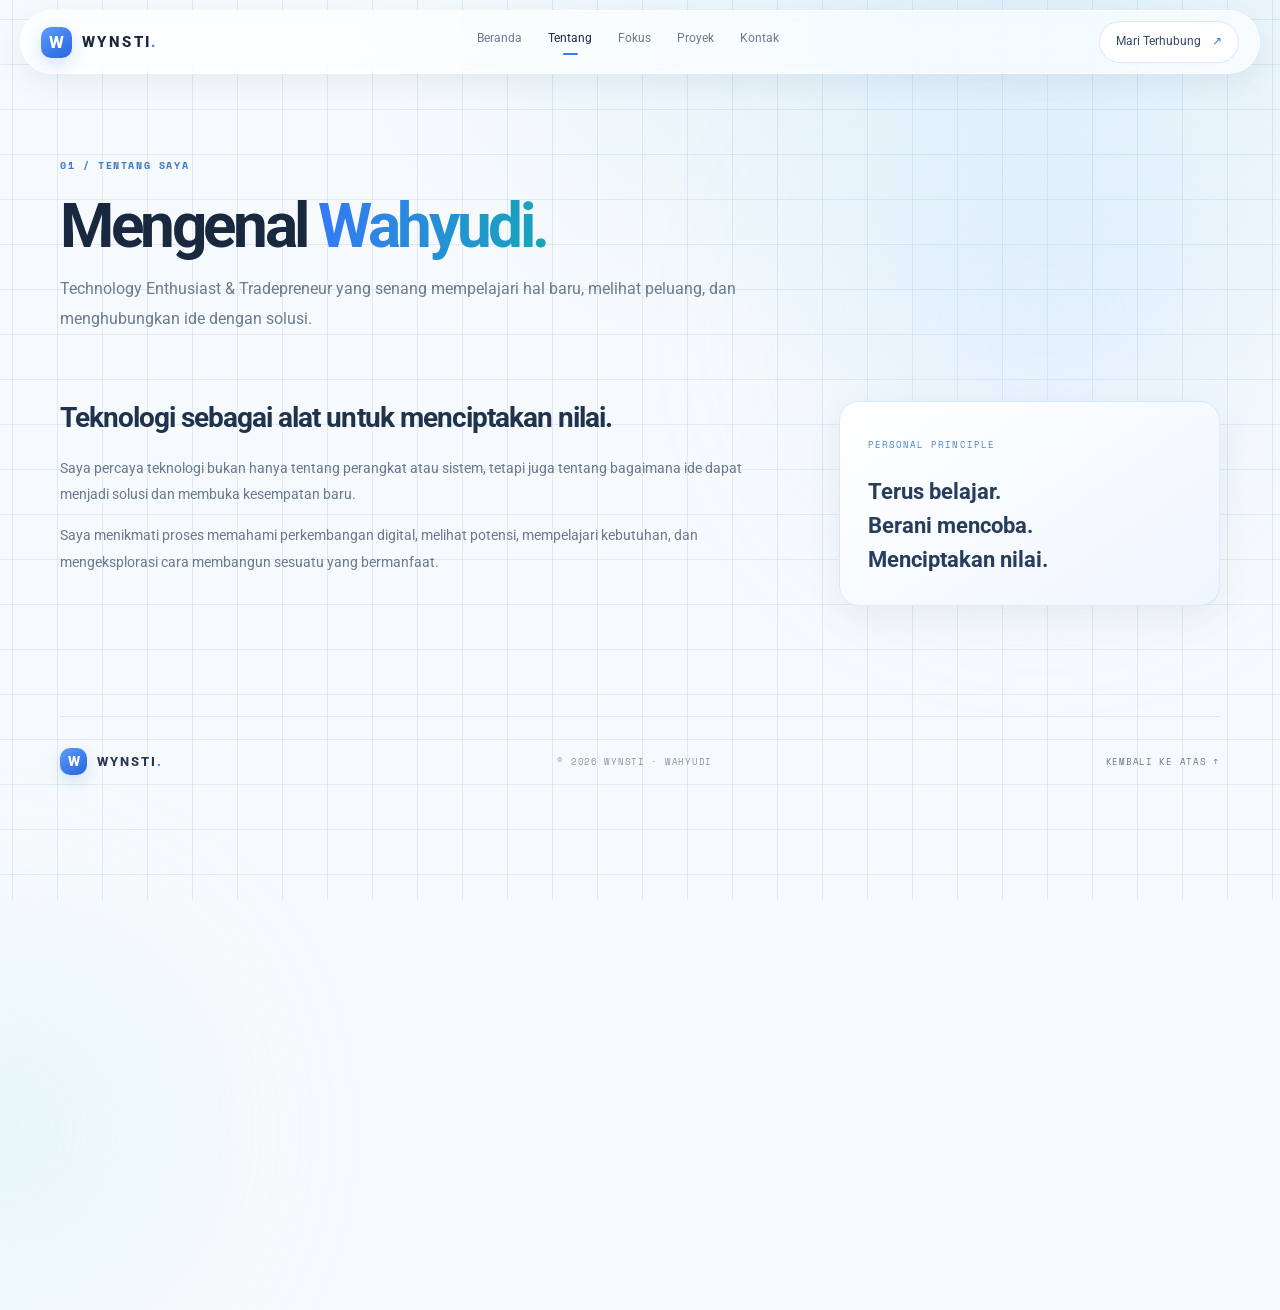
==== commit 8f08c89e: "Link navbar Mari Terhubung to WhatsApp" ====
--- a/about.html
+++ b/about.html
@@ -5,7 +5,7 @@
   <nav class="main-nav" aria-label="Navigasi utama">
     <a class="nav-link" href="index.html">Beranda</a><a class="nav-link" href="about.html">Tentang</a><a class="nav-link" href="focus.html">Fokus</a><a class="nav-link" href="projects.html">Proyek</a><a class="nav-link" href="contact.html">Kontak</a>
   </nav>
-  <a class="header-cta" href="contact.html">Mari Terhubung <span aria-hidden="true">↗</span></a>
+  <a class="header-cta" href="https://wa.me/6282386252062?text=Halo%20Wahyudi%2C%20saya%20ingin%20menghubungi%20Anda.">Mari Terhubung <span aria-hidden="true">↗</span></a>
 </header><main>
 <section class="page-hero section-shell"><div class="eyebrow">01 / TENTANG SAYA</div><h1>Mengenal <span class="gradient-text">Wahyudi.</span></h1><p>Technology Enthusiast &amp; Tradepreneur yang senang mempelajari hal baru, melihat peluang, dan menghubungkan ide dengan solusi.</p></section>
 <section class="page-layout section-shell"><div class="page-main"><h2>Teknologi sebagai alat untuk menciptakan nilai.</h2><p>Saya percaya teknologi bukan hanya tentang perangkat atau sistem, tetapi juga tentang bagaimana ide dapat menjadi solusi dan membuka kesempatan baru.</p><p>Saya menikmati proses memahami perkembangan digital, melihat potensi, mempelajari kebutuhan, dan mengeksplorasi cara membangun sesuatu yang bermanfaat.</p></div><aside class="page-aside"><span class="aside-label">PERSONAL PRINCIPLE</span><strong>Terus belajar.<br>Berani mencoba.<br>Menciptakan nilai.</strong></aside></section>
--- a/styles.css
+++ b/styles.css
@@ -482,3 +482,44 @@
  .site-footer{width:calc(100% - 36px);gap:12px;flex-wrap:wrap;padding:20px 0}.site-footer>span{order:3;width:100%}
 }
 @media(max-width:390px){.home-hero{grid-template-columns:minmax(0,1fr) minmax(118px,.76fr);gap:8px}.home-copy h1{font-size:26px}.home-description{font-size:9px}.home-portrait-frame{height:190px}.home-hero .hero-actions{gap:7px}.home-hero .hero-actions .button{padding:10px 9px;font-size:8px}}
+
+/* Restore continuous floating motion across the new multi-page cards */
+@keyframes wynsti-card-float{
+  0%,100%{translate:0 0;rotate:0deg}
+  25%{translate:0 -7px;rotate:-.35deg}
+  50%{translate:0 -13px;rotate:.35deg}
+  75%{translate:0 -6px;rotate:-.2deg}
+}
+.home-portrait-card,
+.home-links a,
+.simple-info-card,
+.page-aside,
+.contact-page-panel{
+  animation:wynsti-card-float 4.6s ease-in-out infinite;
+  will-change:translate;
+}
+.home-links a:nth-child(2),
+.simple-info-card:nth-child(2){animation-delay:-1.5s}
+.home-links a:nth-child(3),
+.simple-info-card:nth-child(3){animation-delay:-3s}
+.page-aside{animation-delay:-2.2s}
+.contact-page-panel{animation-delay:-1.1s}
+.home-portrait-card:hover,
+.home-links a:hover,
+.simple-info-card:hover,
+.page-aside:hover,
+.contact-page-panel:hover{
+  animation-play-state:paused;
+  translate:0 -16px;
+}
+@media(max-width:760px){
+  .home-portrait-card,.home-links a,.simple-info-card,.page-aside,.contact-page-panel{
+    animation-duration:4.2s;
+  }
+  .home-links a:hover,.simple-info-card:hover{translate:0 -10px}
+}
+@media(prefers-reduced-motion:reduce){
+  .home-portrait-card,.home-links a,.simple-info-card,.page-aside,.contact-page-panel{
+    animation:none!important;translate:none!important;rotate:none!important;will-change:auto;
+  }
+}
